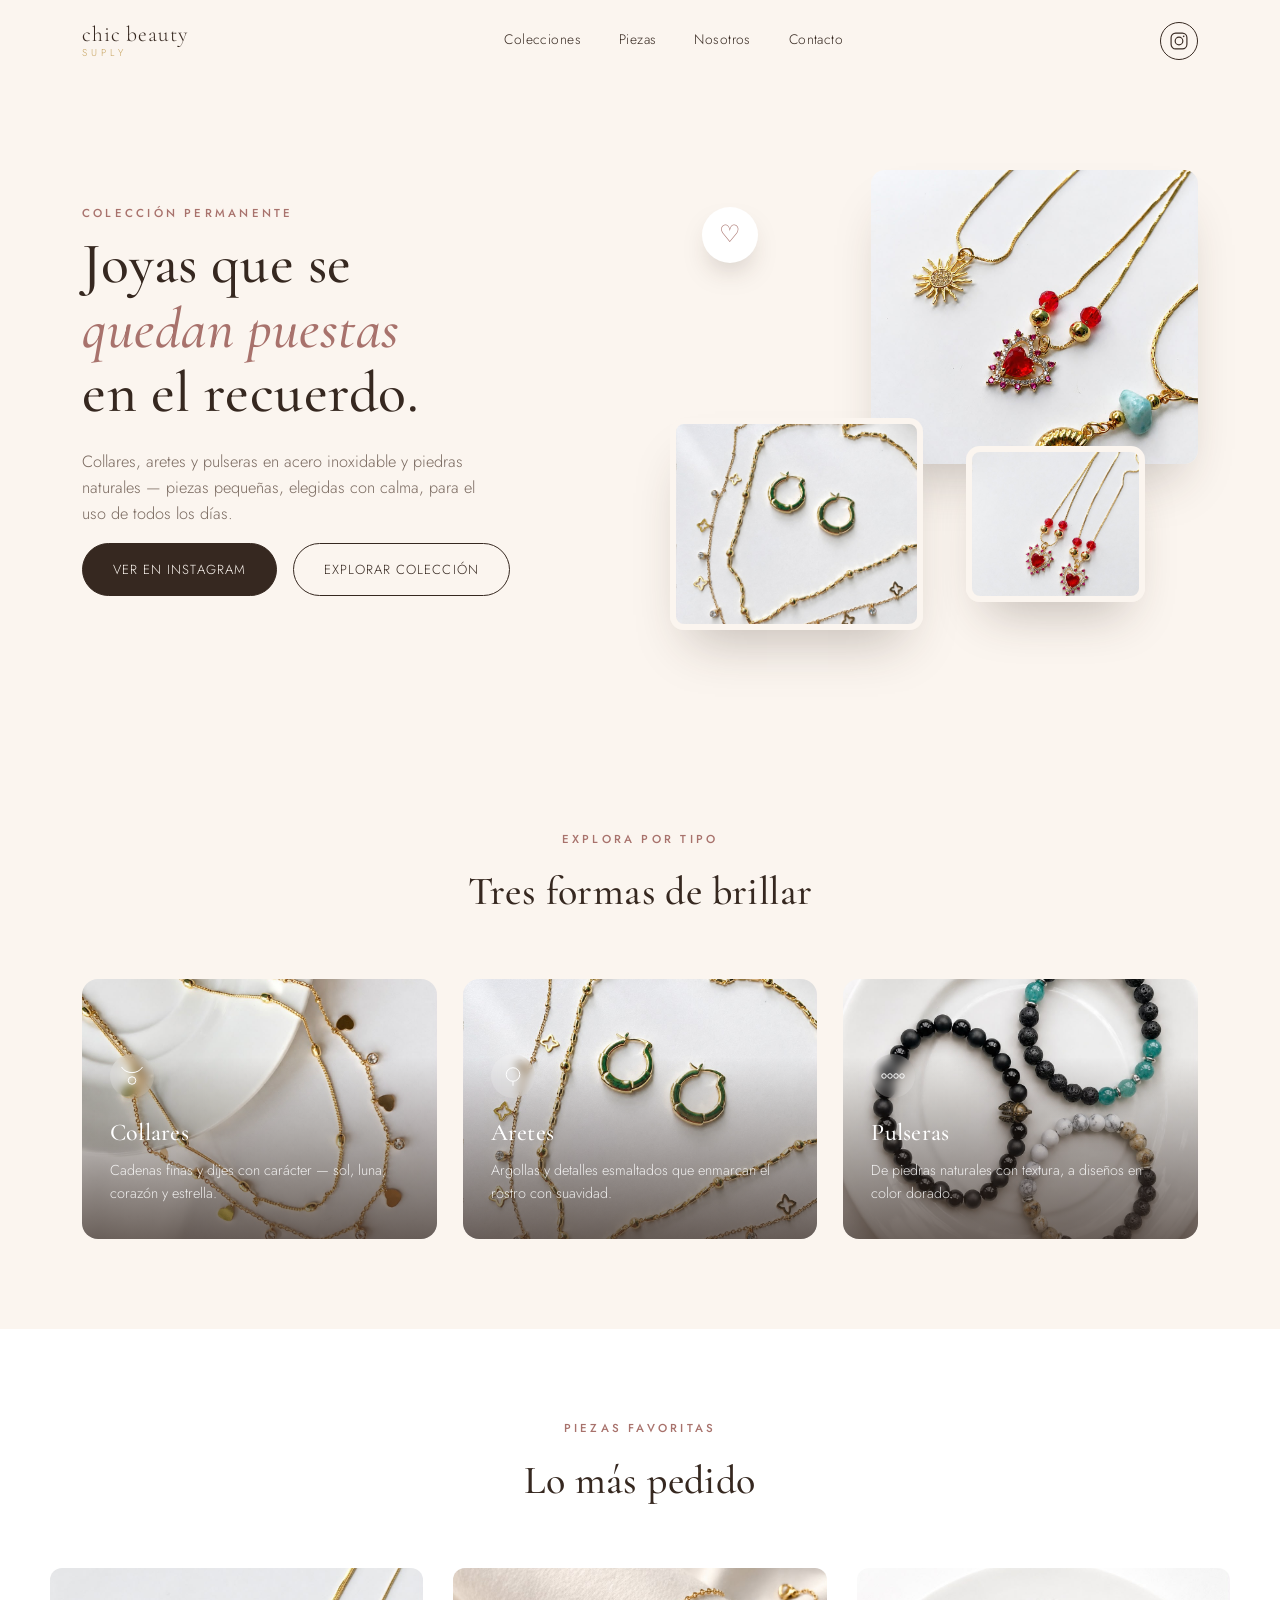
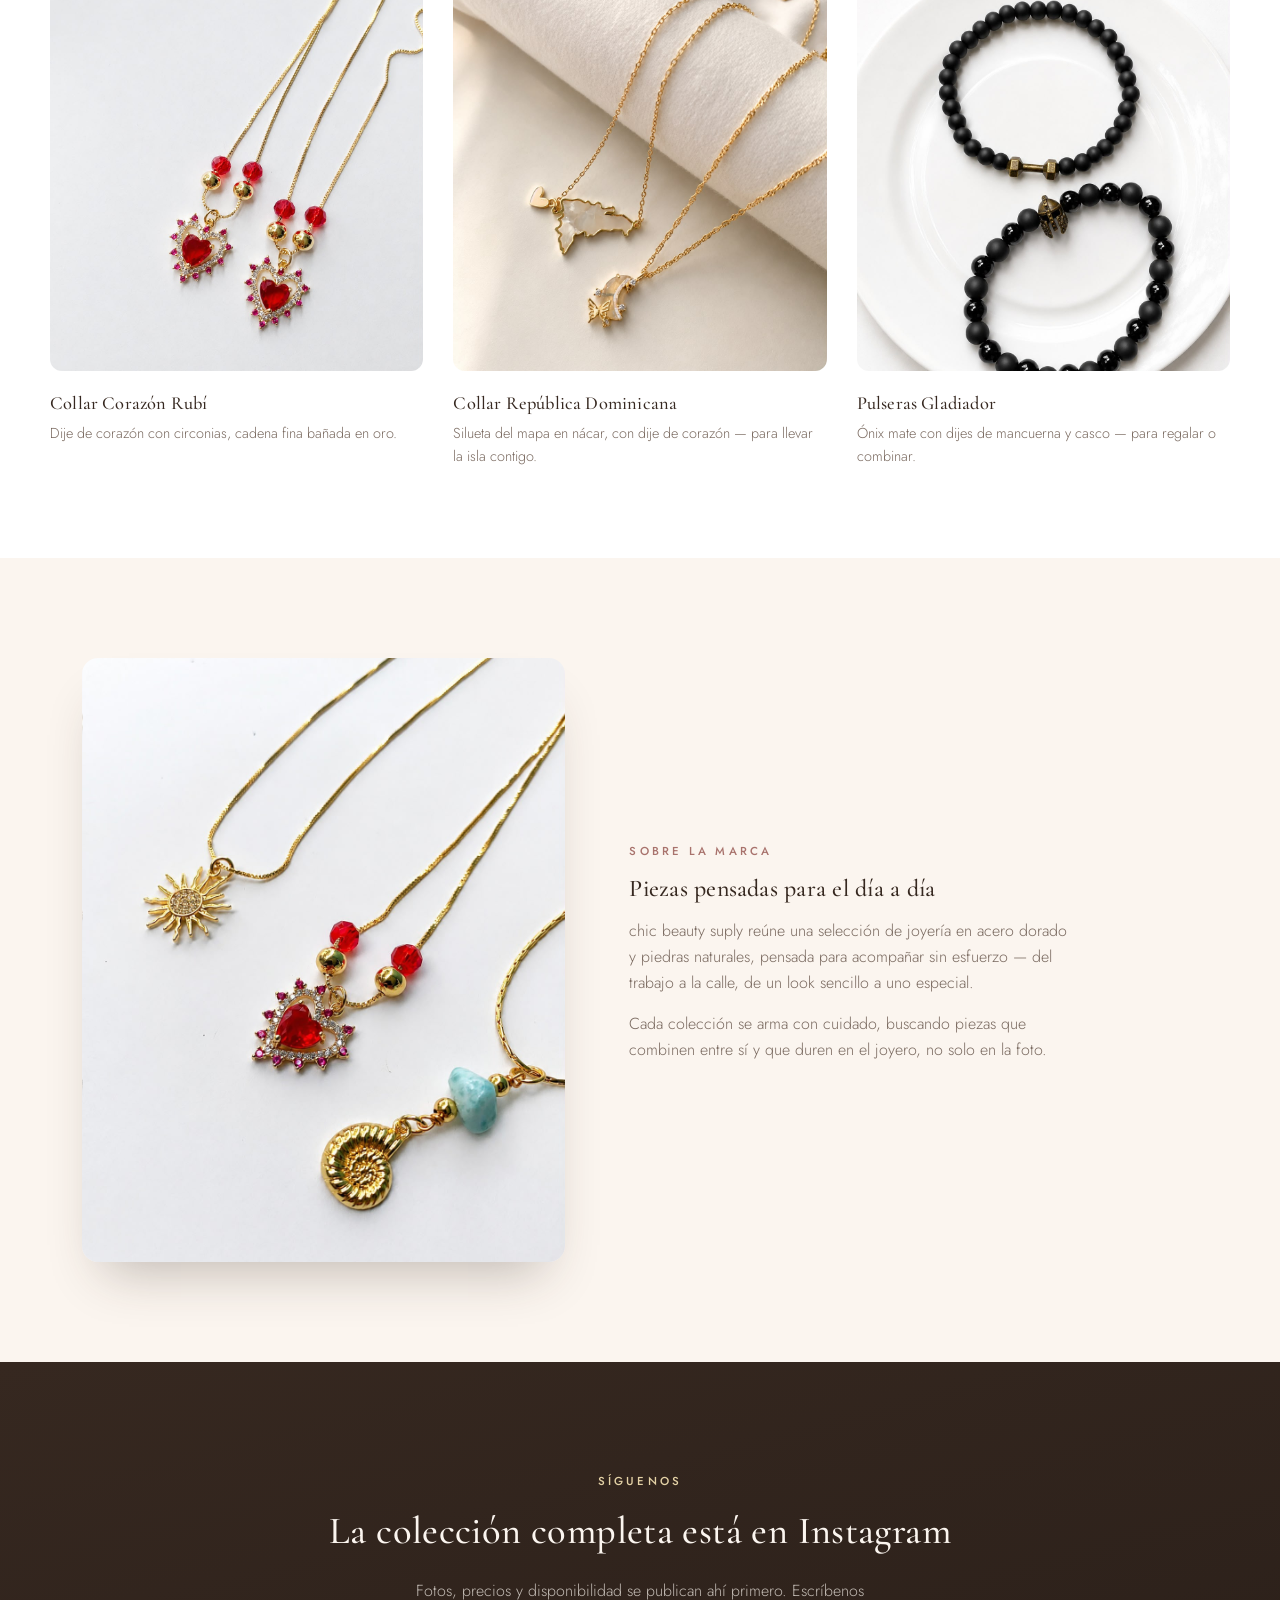
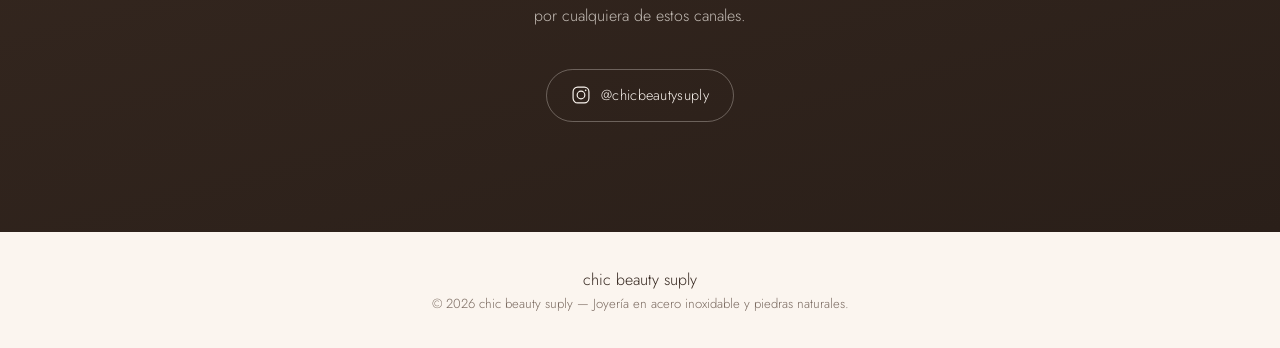
==== index.html @ 7fbfc091 "Sitio web inicial" ====
<!DOCTYPE html>
<html lang="es">
<head>
<meta charset="UTF-8">
<meta name="viewport" content="width=device-width, initial-scale=1.0">
<title>chic beauty suply — Joyería</title>
<meta name="description" content="chic beauty suply — collares, aretes y pulseras en acero dorado y piedras naturales. Descubre la colección y síguenos en Instagram.">

<link rel="preconnect" href="https://fonts.googleapis.com">
<link rel="preconnect" href="https://fonts.gstatic.com" crossorigin>
<link href="https://fonts.googleapis.com/css2?family=Cormorant+Garamond:ital,wght@0,400;0,500;0,600;1,500&family=Jost:wght@300;400;500;600&display=swap" rel="stylesheet">

<link rel="stylesheet" href="styles.css">
</head>
<body>

<!-- ===== Hilo dorado decorativo (motivo firma) ===== -->
<svg class="thread" width="3" height="100%" viewBox="0 0 3 3000" preserveAspectRatio="none" aria-hidden="true">
  <path id="threadPath" d="M1.5 0 L1.5 3000" stroke="url(#threadGradient)" stroke-width="1.5" fill="none" stroke-linecap="round"/>
  <defs>
    <linearGradient id="threadGradient" x1="0" y1="0" x2="0" y2="1">
      <stop offset="0%" stop-color="#C6A25D" stop-opacity="0"/>
      <stop offset="8%" stop-color="#C6A25D" stop-opacity="0.55"/>
      <stop offset="92%" stop-color="#C6A25D" stop-opacity="0.55"/>
      <stop offset="100%" stop-color="#C6A25D" stop-opacity="0"/>
    </linearGradient>
  </defs>
</svg>

<header class="nav" id="nav">
  <div class="nav-inner">
    <a href="#top" class="wordmark">
      <span class="wordmark-top">chic beauty</span>
      <span class="wordmark-bottom">suply</span>
    </a>
    <nav class="nav-links">
      <a href="#colecciones">Colecciones</a>
      <a href="#destacadas">Piezas</a>
      <a href="#nosotros">Nosotros</a>
      <a href="#contacto">Contacto</a>
    </nav>
    <a class="nav-ig" href="#contacto" aria-label="Instagram">
      <svg viewBox="0 0 24 24" width="20" height="20" fill="none" stroke="currentColor" stroke-width="1.4">
        <rect x="2.5" y="2.5" width="19" height="19" rx="5.5"/>
        <circle cx="12" cy="12" r="4.6"/>
        <circle cx="17.6" cy="6.4" r="1" fill="currentColor" stroke="none"/>
      </svg>
    </a>
  </div>
</header>

<section class="hero" id="top">
  <div class="hero-inner">
    <div class="hero-text reveal">
      <p class="eyebrow">Colección permanente</p>
      <h1>Joyas que se<br><em>quedan puestas</em><br>en el recuerdo.</h1>
      <p class="hero-sub">Collares, aretes y pulseras en acero inoxidable y piedras naturales — piezas pequeñas, elegidas con calma, para el uso de todos los días.</p>
      <div class="hero-cta">
        <a href="#contacto" class="btn btn-primary">Ver en Instagram</a>
        <a href="#colecciones" class="btn btn-ghost">Explorar colección</a>
      </div>
    </div>

    <div class="hero-collage reveal" aria-hidden="true">
      <div class="collage-item item-1" style="--img:url('images/collar-corazon-sol-argolla.jpeg')"></div>
      <div class="collage-item item-2" style="--img:url('images/aretes-y-collar.jpeg')"></div>
      <div class="collage-item item-3" style="--img:url('images/collares-de-corazon.jpeg')"></div>
      <div class="charm charm-heart">♡</div>
    </div>
  </div>
</section>

<!-- ===== COLECCIONES ===== -->
<section class="collections" id="colecciones">
  <div class="section-head reveal">
    <p class="eyebrow">Explora por tipo</p>
    <h2>Tres formas de brillar</h2>
  </div>

  <div class="collection-grid">
    <a class="collection-card reveal" href="#destacadas" style="--img:url('images/collar.jpeg')">
      <span class="collection-icon">
        <svg viewBox="0 0 40 40" width="30" height="30" fill="none" stroke="currentColor" stroke-width="1.3"><path d="M6 8c6 10 22 10 28 0" /><circle cx="20" cy="26" r="5"/></svg>
      </span>
      <h3>Collares</h3>
      <p>Cadenas finas y dijes con carácter — sol, luna, corazón y estrella.</p>
    </a>

    <a class="collection-card reveal" href="#destacadas" style="--img:url('images/aretes-y-collar.jpeg')">
      <span class="collection-icon">
        <svg viewBox="0 0 40 40" width="30" height="30" fill="none" stroke="currentColor" stroke-width="1.3"><circle cx="20" cy="18" r="9"/><path d="M20 27v6"/></svg>
      </span>
      <h3>Aretes</h3>
      <p>Argollas y detalles esmaltados que enmarcan el rostro con suavidad.</p>
    </a>

    <a class="collection-card reveal" href="#destacadas" style="--img:url('images/pulseras.jpeg')">
      <span class="collection-icon">
        <svg viewBox="0 0 40 40" width="30" height="30" fill="none" stroke="currentColor" stroke-width="1.3"><circle cx="8" cy="20" r="3"/><circle cx="16" cy="20" r="3"/><circle cx="24" cy="20" r="3"/><circle cx="32" cy="20" r="3"/></svg>
      </span>
      <h3>Pulseras</h3>
      <p>De piedras naturales con textura, a diseños en color dorado.</p>
    </a>
  </div>
</section>

<!-- ===== DESTACADAS ===== -->
<section class="featured" id="destacadas">
  <div class="section-head reveal">
    <p class="eyebrow">Piezas favoritas</p>
    <h2>Lo más pedido</h2>
  </div>

  <div class="featured-grid">    

    <article class="product reveal">
      <div class="product-img" style="--img:url('images/collares-de-corazon.jpeg')"></div>
      <div class="product-info">
        <h3>Collar Corazón Rubí</h3>
        <p>Dije de corazón con circonias, cadena fina bañada en oro.</p>
      </div>
    </article>

    <article class="product reveal">
      <div class="product-img" style="--img:url('images/collar-rd-y-luna.jpeg')"></div>
      <div class="product-info">
        <h3>Collar República Dominicana</h3>
        <p>Silueta del mapa en nácar, con dije de corazón — para llevar la isla contigo.</p>
      </div>
    </article>
    </article>

    <article class="product reveal">
      <div class="product-img" style="--img:url('images/pulseras-gladiador.jpeg')"></div>
      <div class="product-info">
        <h3>Pulseras Gladiador</h3>
        <p>Ónix mate con dijes de mancuerna y casco — para regalar o combinar.</p>
      </div>
    </article>

  </div>
</section>

<section class="about" id="nosotros">
  <div class="about-inner">
    <div class="about-frame reveal" style="--img:url('images/collar-corazon-sol-argolla.jpeg')"></div>
    <div class="about-text reveal">
      <p class="eyebrow">Sobre la marca</p>
      <h2>Piezas pensadas para el día a día</h2>
      <p>chic beauty suply reúne una selección de joyería en acero dorado y piedras naturales, pensada para acompañar sin esfuerzo — del trabajo a la calle, de un look sencillo a uno especial.</p>
      <p>Cada colección se arma con cuidado, buscando piezas que combinen entre sí y que duren en el joyero, no solo en la foto.</p>
    </div>
  </div>
</section>

<!-- ===== CONTACTO / REDES ===== -->
<section class="social" id="contacto">
  <div class="social-inner reveal">
    <p class="eyebrow eyebrow-light">Síguenos</p>
    <h2>La colección completa está en Instagram</h2>
    <p class="social-sub">Fotos, precios y disponibilidad se publican ahí primero. Escríbenos por cualquiera de estos canales.</p>

    <div class="social-links">
      <a href="https://instagram.com/chicbeautysuply" target="_blank" rel="noopener" class="social-pill">
        <svg viewBox="0 0 24 24" width="20" height="20" fill="none" stroke="currentColor" stroke-width="1.4">
          <rect x="2.5" y="2.5" width="19" height="19" rx="5.5"/>
          <circle cx="12" cy="12" r="4.6"/>
          <circle cx="17.6" cy="6.4" r="1" fill="currentColor" stroke="none"/>
        </svg>
        <span>@chicbeautysuply</span>
      </a>
    </div>
  </div>
</section>

<footer class="footer">
  <div class="footer-inner">
    <span class="wordmark small">chic beauty suply</span>
    <p>&copy; <span id="year"></span> chic beauty suply — Joyería en acero inoxidable y piedras naturales.</p>
  </div>
</footer>

<script src="script.js"></script>
</body>
</html>
---- styles.css ----
:root{
  --cream:      #FBF5EF;
  --cream-deep: #F3E9DE;
  --white:      #FFFFFF;
  --blush:      #EFD4CE;
  --blush-soft: #F6E4E0;
  --rose-deep:  #A8726C;
  --gold:       #C6A25D;
  --gold-light: #E4D2A6;
  --ink:        #362820;
  --ink-soft:   #7A6A60;

  --serif: "Cormorant Garamond", "Times New Roman", serif;
  --sans:  "Jost", "Helvetica Neue", Arial, sans-serif;

  --maxw: 1180px;
}

*{ box-sizing:border-box; }
html{ scroll-behavior:smooth; }

body{
  margin:0;
  background:var(--cream);
  color:var(--ink);
  font-family:var(--sans);
  font-weight:300;
  line-height:1.6;
  -webkit-font-smoothing:antialiased;
  overflow-x:hidden;
}

h1,h2,h3{
  font-family:var(--serif);
  font-weight:500;
  color:var(--ink);
  margin:0 0 .4em;
  letter-spacing:.01em;
}

p{ margin:0 0 1em; color:var(--ink-soft); }

a{ color:inherit; text-decoration:none; }

img,.no-select{ -webkit-user-drag:none; user-select:none; }

.eyebrow{
  font-family:var(--sans);
  font-size:.72rem;
  letter-spacing:.28em;
  text-transform:uppercase;
  color:var(--rose-deep);
  margin:0 0 .9em;
  font-weight:500;
}
.eyebrow-light{ color:var(--gold-light); }

/* ---------- hilo dorado decorativo ---------- */
.thread{
  position:absolute;
  top:0; left:50%;
  transform:translateX(-.75px);
  height:100%;
  z-index:0;
  pointer-events:none;
  opacity:.5;
}

/* ---------- reveal on scroll ---------- */
.reveal{
  opacity:0;
  transform:translateY(22px);
  transition:opacity .9s ease, transform .9s ease;
}
.reveal.is-visible{ opacity:1; transform:none; }

@media (prefers-reduced-motion: reduce){
  .reveal{ opacity:1; transform:none; transition:none; }
  html{ scroll-behavior:auto; }
}

/* ---------- NAV ---------- */
.nav{
  position:fixed;
  top:0; left:0; right:0;
  z-index:100;
  padding:22px 0;
  transition:background .35s ease, padding .35s ease, box-shadow .35s ease;
}
.nav.scrolled{
  background:rgba(251,245,239,.88);
  backdrop-filter:blur(10px);
  padding:14px 0;
  box-shadow:0 1px 0 rgba(54,40,32,.06);
}
.nav-inner{
  max-width:var(--maxw);
  margin:0 auto;
  padding:0 32px;
  display:flex;
  align-items:center;
  justify-content:space-between;
}
.wordmark{
  display:flex;
  flex-direction:column;
  line-height:1;
}
.wordmark-top{
  font-family:var(--serif);
  font-size:1.35rem;
  letter-spacing:.04em;
  color:var(--ink);
}
.wordmark-bottom{
  font-family:var(--sans);
  font-size:.62rem;
  letter-spacing:.42em;
  text-transform:uppercase;
  color:var(--gold);
  margin-top:2px;
}
.wordmark.small .wordmark-top{ font-size:1.1rem; }

.nav-links{
  display:flex;
  gap:38px;
}
.nav-links a{
  font-size:.86rem;
  letter-spacing:.03em;
  color:var(--ink);
  position:relative;
  padding-bottom:4px;
}
.nav-links a::after{
  content:"";
  position:absolute; left:0; bottom:0;
  width:0; height:1px;
  background:var(--gold);
  transition:width .3s ease;
}
.nav-links a:hover::after{ width:100%; }

.nav-ig{
  width:38px; height:38px;
  border:1px solid var(--ink);
  border-radius:50%;
  display:flex; align-items:center; justify-content:center;
  color:var(--ink);
  transition:background .3s ease, color .3s ease, border-color .3s ease;
}
.nav-ig:hover{ background:var(--ink); color:var(--cream); }

@media (max-width:820px){
  .nav-links{ display:none; }
}

/* ---------- BUTTONS ---------- */
.btn{
  display:inline-flex;
  align-items:center;
  justify-content:center;
  padding:15px 30px;
  font-size:.82rem;
  letter-spacing:.08em;
  text-transform:uppercase;
  border-radius:999px;
  transition:all .3s ease;
  white-space:nowrap;
}
.btn-primary{
  background:var(--ink);
  color:var(--cream);
  border:1px solid var(--ink);
}
.btn-primary:hover{
  background:var(--rose-deep);
  border-color:var(--rose-deep);
}
.btn-ghost{
  background:transparent;
  color:var(--ink);
  border:1px solid var(--ink);
}
.btn-ghost:hover{
  border-color:var(--gold);
  color:var(--rose-deep);
}

/* ---------- HERO ---------- */
.hero{
  position:relative;
  padding:170px 32px 110px;
  max-width:var(--maxw);
  margin:0 auto;
}
.hero-inner{
  display:grid;
  grid-template-columns:1fr 1fr;
  gap:60px;
  align-items:center;
}
.hero-text h1{
  font-size:clamp(2.4rem, 4.6vw, 3.6rem);
  line-height:1.12;
}
.hero-text h1 em{
  font-style:italic;
  color:var(--rose-deep);
}
.hero-sub{
  max-width:420px;
  font-size:1.02rem;
}
.hero-cta{
  display:flex;
  gap:16px;
  flex-wrap:wrap;
  margin-top:8px;
}

.hero-collage{
  position:relative;
  height:460px;
}
.collage-item{
  position:absolute;
  background-image: var(--img), linear-gradient(150deg, var(--blush-soft), var(--gold-light));
  background-size:cover;
  background-position:center;
  border-radius:14px;
  box-shadow:0 30px 50px -20px rgba(54,40,32,.28);
}
.item-1{ width:62%; height:64%; top:0; right:0; }
.item-2{ width:48%; height:46%; bottom:0; left:0; border:6px solid var(--cream); }
.item-3{ width:34%; height:34%; bottom:6%; right:10%; border:6px solid var(--cream); }
.charm{
  position:absolute;
  top:8%; left:6%;
  width:56px; height:56px;
  border-radius:50%;
  background:var(--white);
  display:flex; align-items:center; justify-content:center;
  font-family:var(--serif);
  font-size:1.5rem;
  color:var(--rose-deep);
  box-shadow:0 14px 30px -12px rgba(54,40,32,.35);
  animation:float 5s ease-in-out infinite;
}
@keyframes float{
  0%,100%{ transform:translateY(0); }
  50%{ transform:translateY(-10px); }
}

@media (max-width:900px){
  .hero{ padding:140px 22px 70px; }
  .hero-inner{ grid-template-columns:1fr; }
  .hero-collage{ height:340px; order:-1; }
}

/* ---------- SECTION HEAD ---------- */
.section-head{
  text-align:center;
  max-width:600px;
  margin:0 auto 56px;
}
.section-head h2{ font-size:clamp(1.9rem, 3.4vw, 2.5rem); }

/* ---------- COLLECTIONS ---------- */
.collections{
  max-width:var(--maxw);
  margin:0 auto;
  padding:90px 32px;
  position:relative;
}
.collection-grid{
  display:grid;
  grid-template-columns:repeat(3, 1fr);
  gap:26px;
}
.collection-card{
  position:relative;
  border-radius:16px;
  padding:34px 28px;
  min-height:260px;
  display:flex;
  flex-direction:column;
  justify-content:flex-end;
  overflow:hidden;
  isolation:isolate;
  background-image: var(--img), linear-gradient(160deg, var(--blush), var(--cream-deep));
  background-size:cover;
  background-position:center;
  color:var(--white);
  transition:transform .45s ease;
}
.collection-card::before{
  content:"";
  position:absolute; inset:0;
  background:linear-gradient(180deg, rgba(54,40,32,0) 30%, rgba(54,40,32,.72) 100%);
  z-index:-1;
}
.collection-card:hover{ transform:translateY(-8px); }
.collection-icon{
  width:44px; height:44px;
  border-radius:50%;
  background:rgba(255,255,255,.18);
  backdrop-filter:blur(4px);
  display:flex; align-items:center; justify-content:center;
  margin-bottom:16px;
}
.collection-card h3{
  color:var(--white);
  font-size:1.5rem;
  margin-bottom:.25em;
}
.collection-card p{
  color:rgba(255,255,255,.85);
  font-size:.9rem;
  margin:0;
}

@media (max-width:820px){
  .collection-grid{ grid-template-columns:1fr; }
}

/* ---------- FEATURED PRODUCTS ---------- */
.featured{
  background:var(--white);
  padding:90px 32px;
  position:relative;
}
.featured-grid{
  max-width:var(--maxw);
  margin:0 auto;
  display:grid;
  grid-template-columns:repeat(3, 1fr);
  gap:38px 30px;
}
.product-img{
  aspect-ratio:1/1.08;
  border-radius:12px;
  background-image: var(--img), linear-gradient(160deg, var(--blush-soft), var(--gold-light));
  background-size:cover;
  background-position:center;
  margin-bottom:18px;
  transition:transform .5s ease;
}
.product:hover .product-img{ transform:scale(1.03); }
.product-info h3{
  font-size:1.15rem;
  margin-bottom:.2em;
}
.product-info p{
  font-size:.9rem;
  margin:0;
}

@media (max-width:900px){
  .featured-grid{ grid-template-columns:repeat(2, 1fr); }
}
@media (max-width:560px){
  .featured-grid{ grid-template-columns:1fr; }
}

/* ---------- ABOUT ---------- */
.about{
  max-width:var(--maxw);
  margin:0 auto;
  padding:100px 32px;
}
.about-inner{
  display:grid;
  grid-template-columns:.85fr 1fr;
  gap:64px;
  align-items:center;
}
.about-frame{
  aspect-ratio:4/5;
  border-radius:16px;
  background-image: var(--img), linear-gradient(160deg, var(--blush), var(--cream-deep));
  background-size:cover;
  background-position:center;
  box-shadow:0 30px 50px -22px rgba(54,40,32,.3);
}
.about-text p{ max-width:440px; }

@media (max-width:820px){
  .about-inner{ grid-template-columns:1fr; }
  .about-frame{ order:-1; max-width:340px; margin:0 auto; }
}

/* ---------- SOCIAL / CONTACTO ---------- */
.social{
  background:linear-gradient(165deg, var(--ink) 0%, #2a1f19 100%);
  padding:110px 32px;
  text-align:center;
  position:relative;
}
.social-inner{ max-width:640px; margin:0 auto; }
.social h2{
  color:var(--cream);
  font-size:clamp(1.8rem, 3.4vw, 2.4rem);
}
.social-sub{
  color:rgba(251,245,239,.72);
  max-width:460px;
  margin:0 auto 40px;
}
.social-links{
  display:flex;
  justify-content:center;
  flex-wrap:wrap;
  gap:16px;
}
.social-pill{
  display:flex;
  align-items:center;
  gap:10px;
  padding:14px 24px;
  border:1px solid rgba(251,245,239,.3);
  border-radius:999px;
  color:var(--cream);
  font-size:.9rem;
  letter-spacing:.02em;
  transition:all .3s ease;
}
.social-pill:hover{
  background:var(--gold);
  border-color:var(--gold);
  color:var(--ink);
  transform:translateY(-3px);
}

/* ---------- FOOTER ---------- */
.footer{
  padding:40px 32px 34px;
  text-align:center;
}
.footer-inner{
  max-width:var(--maxw);
  margin:0 auto;
}
.footer .wordmark-top,
.footer p{ color:var(--ink-soft); }
.footer p{ font-size:.82rem; margin:.4em 0 0; }
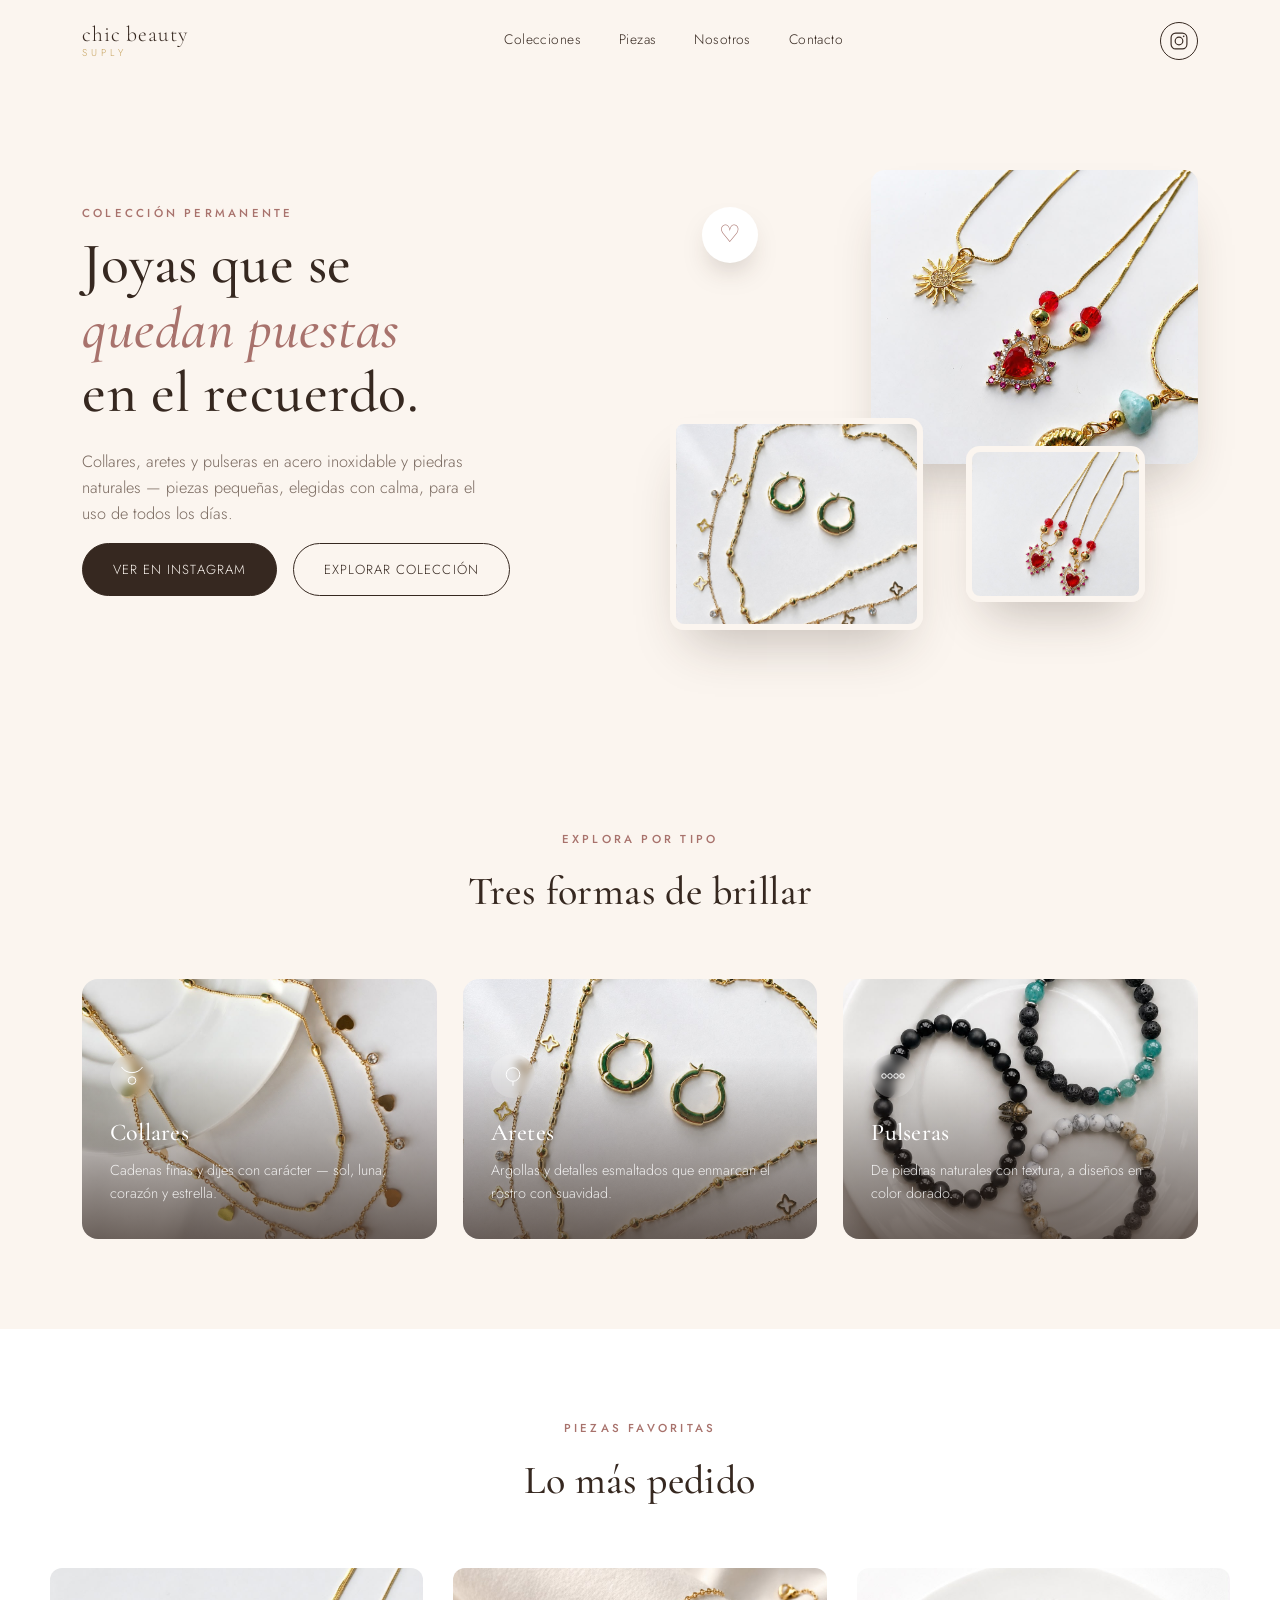
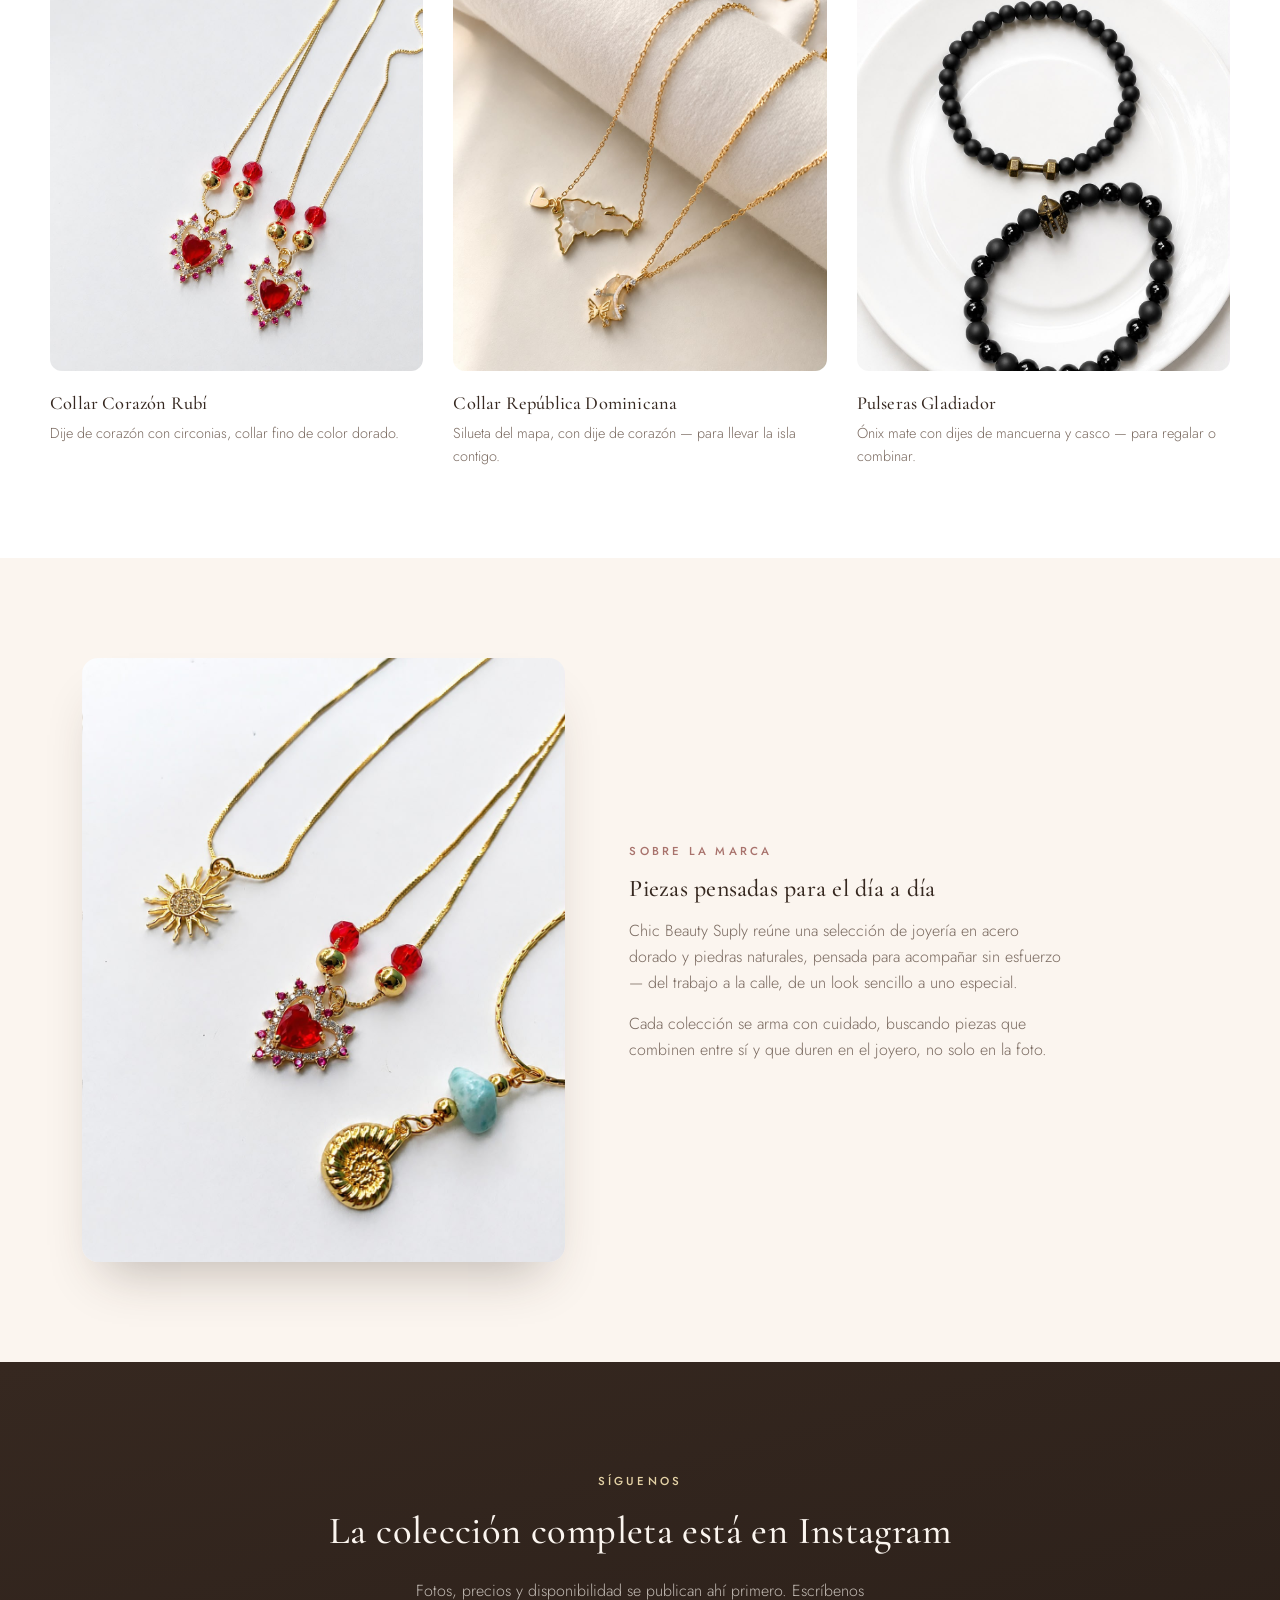
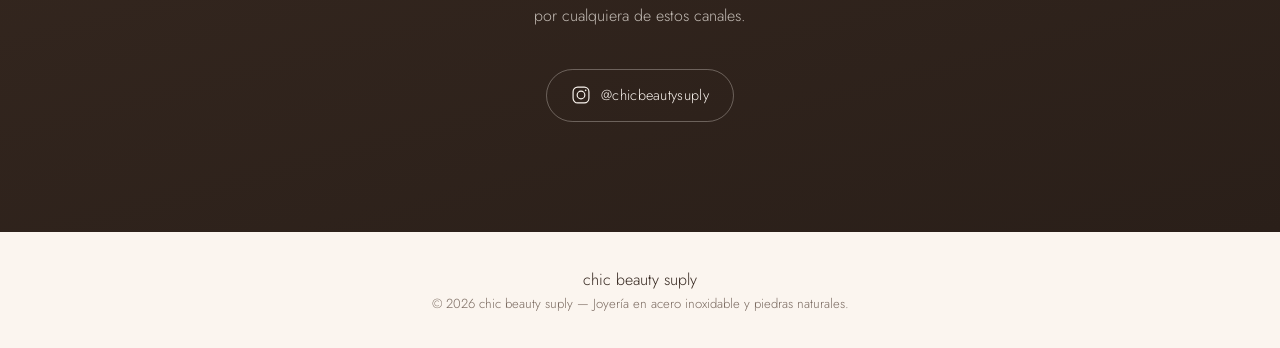
==== commit 4293aec9: "Modificaciones" ====
--- a/index.html
+++ b/index.html
@@ -3,7 +3,7 @@
 <head>
 <meta charset="UTF-8">
 <meta name="viewport" content="width=device-width, initial-scale=1.0">
-<title>chic beauty suply — Joyería</title>
+<title>Chic Beauty Suply — Joyería</title>
 <meta name="description" content="chic beauty suply — collares, aretes y pulseras en acero dorado y piedras naturales. Descubre la colección y síguenos en Instagram.">
 
 <link rel="preconnect" href="https://fonts.googleapis.com">
@@ -117,7 +117,7 @@
       <div class="product-img" style="--img:url('images/collares-de-corazon.jpeg')"></div>
       <div class="product-info">
         <h3>Collar Corazón Rubí</h3>
-        <p>Dije de corazón con circonias, cadena fina bañada en oro.</p>
+        <p>Dije de corazón con circonias, collar fino de color dorado.</p>
       </div>
     </article>
 
@@ -125,7 +125,7 @@
       <div class="product-img" style="--img:url('images/collar-rd-y-luna.jpeg')"></div>
       <div class="product-info">
         <h3>Collar República Dominicana</h3>
-        <p>Silueta del mapa en nácar, con dije de corazón — para llevar la isla contigo.</p>
+        <p>Silueta del mapa, con dije de corazón — para llevar la isla contigo.</p>
       </div>
     </article>
     </article>
@@ -147,7 +147,7 @@
     <div class="about-text reveal">
       <p class="eyebrow">Sobre la marca</p>
       <h2>Piezas pensadas para el día a día</h2>
-      <p>chic beauty suply reúne una selección de joyería en acero dorado y piedras naturales, pensada para acompañar sin esfuerzo — del trabajo a la calle, de un look sencillo a uno especial.</p>
+      <p>Chic Beauty Suply reúne una selección de joyería en acero dorado y piedras naturales, pensada para acompañar sin esfuerzo — del trabajo a la calle, de un look sencillo a uno especial.</p>
       <p>Cada colección se arma con cuidado, buscando piezas que combinen entre sí y que duren en el joyero, no solo en la foto.</p>
     </div>
   </div>
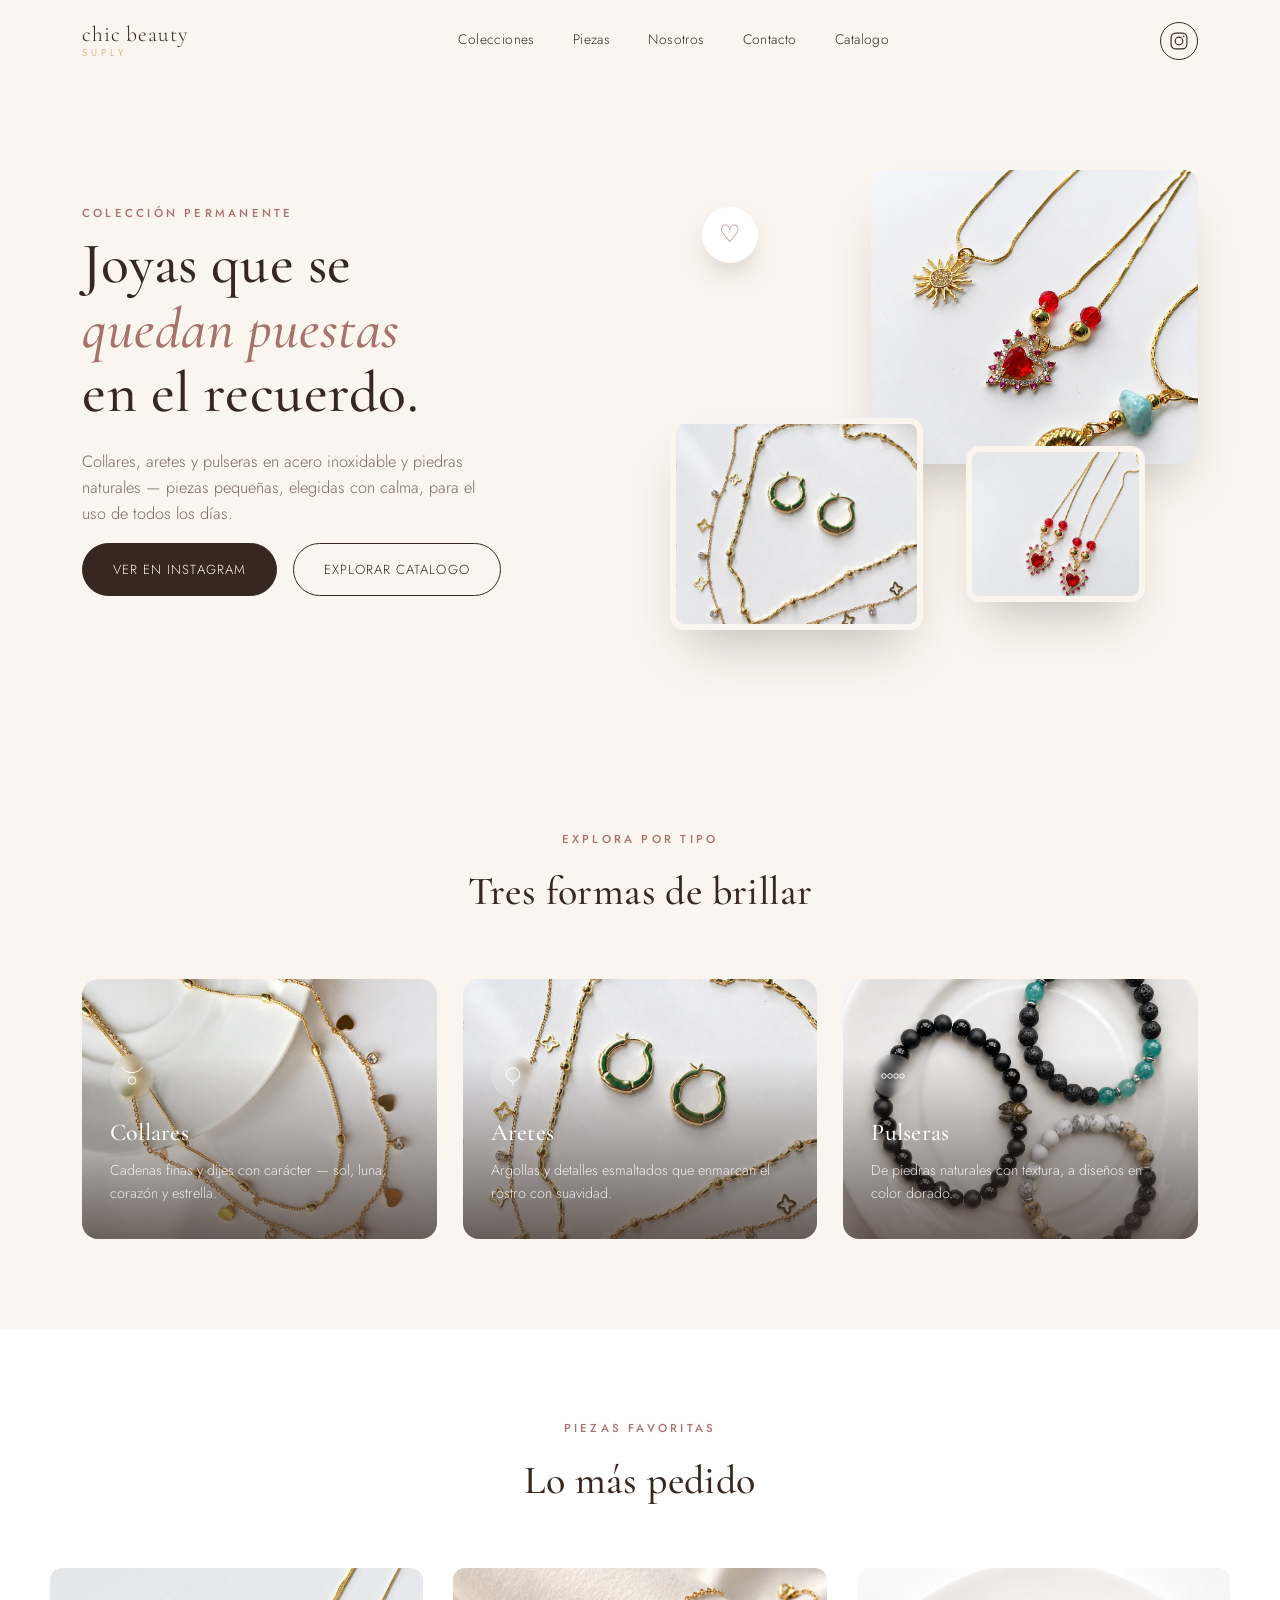
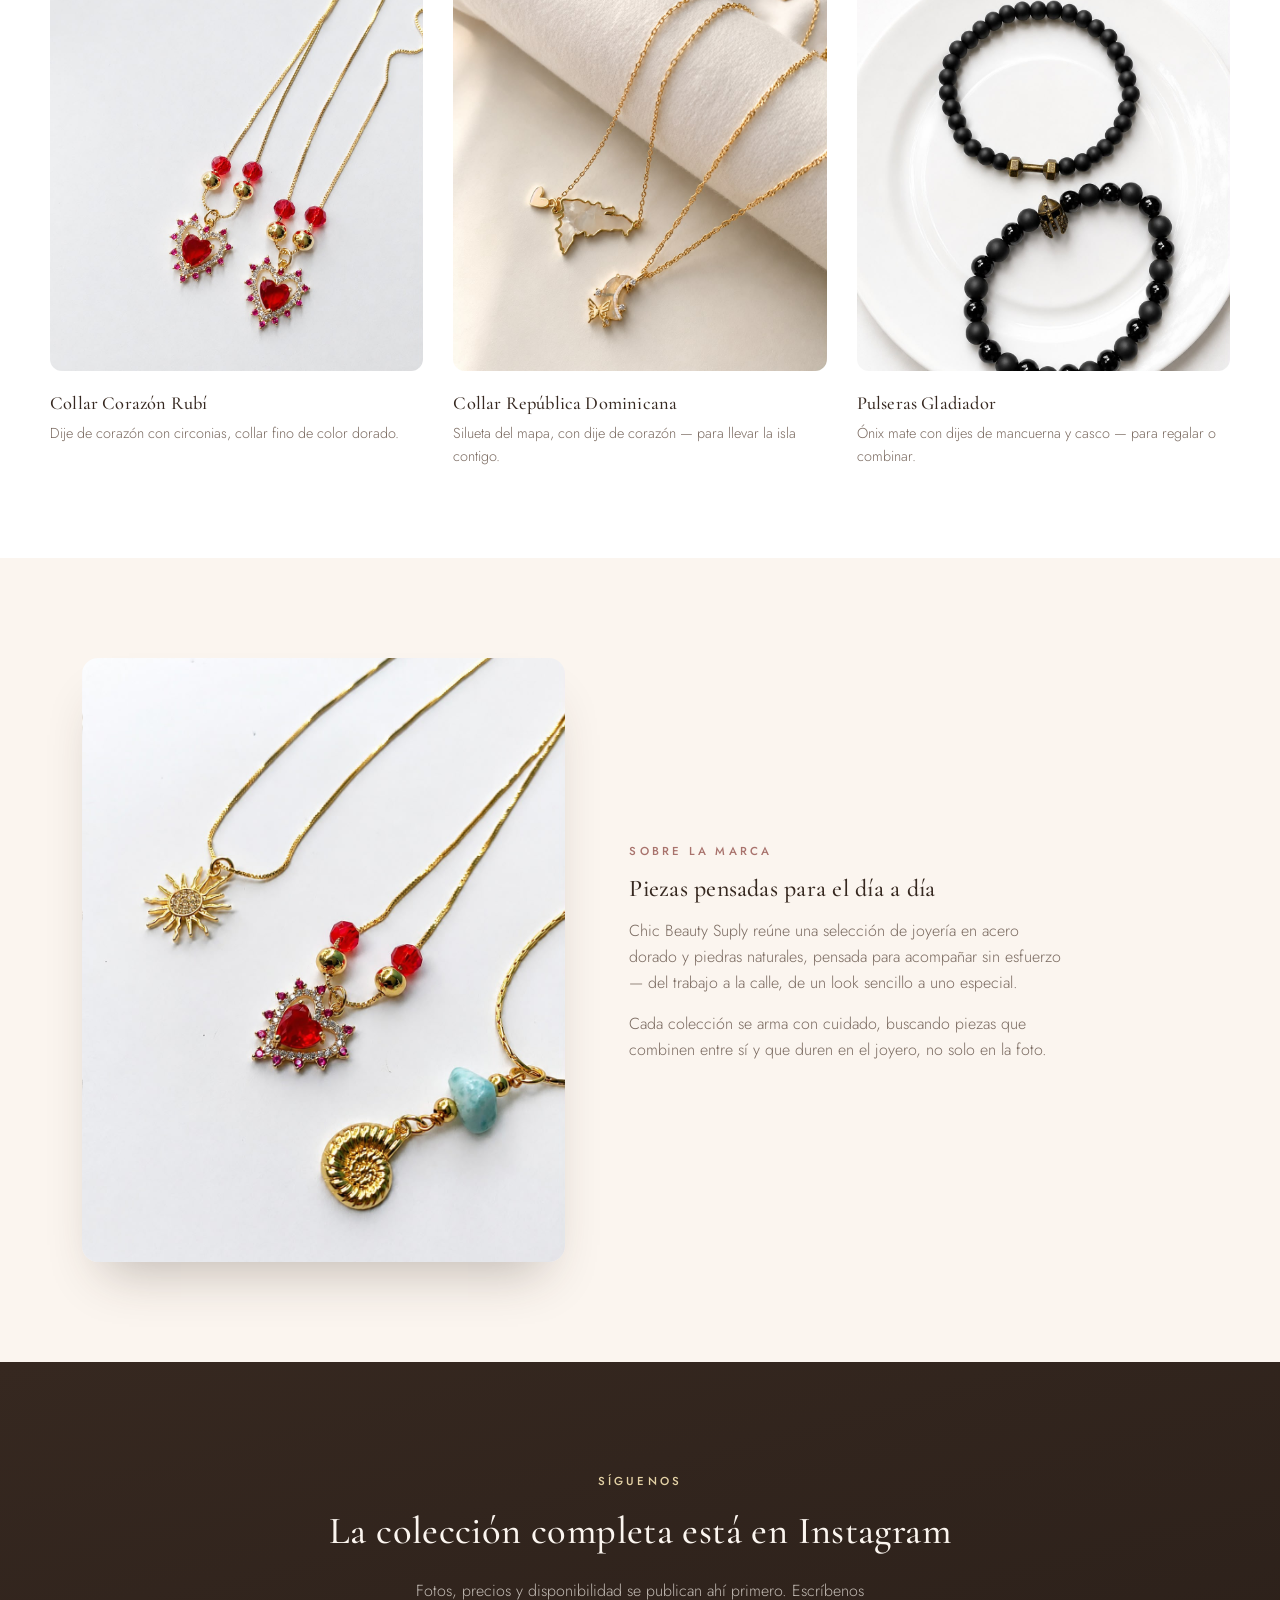
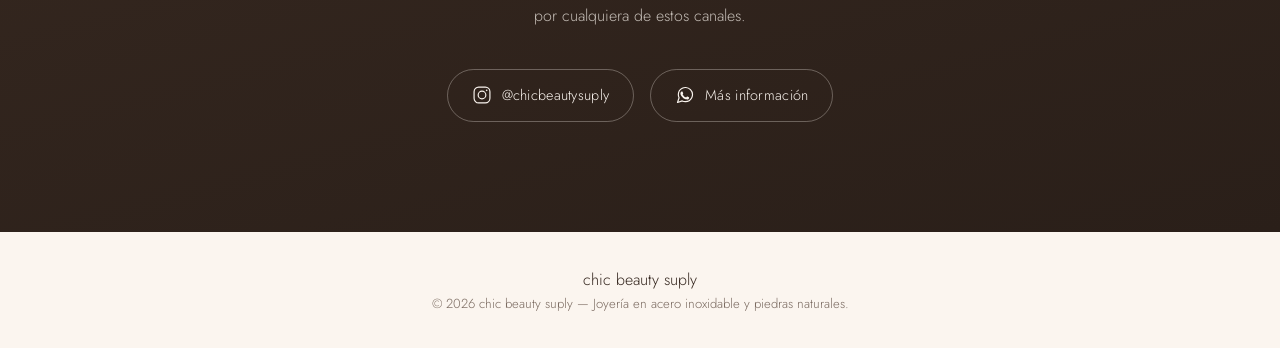
==== commit cba93bea: "Crear una nueva plantilla para el catalogo" ====
--- a/index.html
+++ b/index.html
@@ -6,11 +6,13 @@
 <title>Chic Beauty Suply — Joyería</title>
 <meta name="description" content="chic beauty suply — collares, aretes y pulseras en acero dorado y piedras naturales. Descubre la colección y síguenos en Instagram.">
 
+
 <link rel="preconnect" href="https://fonts.googleapis.com">
 <link rel="preconnect" href="https://fonts.gstatic.com" crossorigin>
 <link href="https://fonts.googleapis.com/css2?family=Cormorant+Garamond:ital,wght@0,400;0,500;0,600;1,500&family=Jost:wght@300;400;500;600&display=swap" rel="stylesheet">
 
 <link rel="stylesheet" href="styles.css">
+<link rel="shortcut icon" href="images/favicon.ico" type="image/x-icon">
 </head>
 <body>
 
@@ -38,6 +40,7 @@
       <a href="#destacadas">Piezas</a>
       <a href="#nosotros">Nosotros</a>
       <a href="#contacto">Contacto</a>
+      <a href="catalogo.html">Catalogo</a>
     </nav>
     <a class="nav-ig" href="#contacto" aria-label="Instagram">
       <svg viewBox="0 0 24 24" width="20" height="20" fill="none" stroke="currentColor" stroke-width="1.4">
@@ -57,7 +60,7 @@
       <p class="hero-sub">Collares, aretes y pulseras en acero inoxidable y piedras naturales — piezas pequeñas, elegidas con calma, para el uso de todos los días.</p>
       <div class="hero-cta">
         <a href="#contacto" class="btn btn-primary">Ver en Instagram</a>
-        <a href="#colecciones" class="btn btn-ghost">Explorar colección</a>
+        <a href="catalogo.html" class="btn btn-ghost">Explorar catalogo</a>
       </div>
     </div>
 
@@ -162,14 +165,23 @@
 
     <div class="social-links">
       <a href="https://instagram.com/chicbeautysuply" target="_blank" rel="noopener" class="social-pill">
-        <svg viewBox="0 0 24 24" width="20" height="20" fill="none" stroke="currentColor" stroke-width="1.4">
+        <svg viewBox="0 0 24 24" width="20" height="20" fill="none" stroke="currentColor" stroke-width="1.4" stroke-linecap="round" stroke-linejoin="round">
           <rect x="2.5" y="2.5" width="19" height="19" rx="5.5"/>
           <circle cx="12" cy="12" r="4.6"/>
           <circle cx="17.6" cy="6.4" r="1" fill="currentColor" stroke="none"/>
-        </svg>
+        </svg>  
         <span>@chicbeautysuply</span>
       </a>
+
+      <a href="https://wa.me/18093260233?text=Hola%2C%20vi%20tus%20productos%20en%20tu%20p%C3%A1gina%20y%20me%20gustar%C3%ADa%20saber%20m%C3%A1s%20sobre%20los%20productos%20de%20ChicBeautySupply." target="_blank" rel="noopener" class="social-pill">
+        <svg viewBox="0 0 24 24" width="20" height="20" fill="none" stroke="currentColor" stroke-width="1.4" stroke-linecap="round" stroke-linejoin="round">
+          <path d="M21 11.5a8.38 8.38 0 0 1-.9 3.8 8.5 8.5 0 0 1-7.6 4.7 8.38 8.38 0 0 1-3.8-.9L3 21l1.9-5.7a8.38 8.38 0 0 1-.9-3.8 8.5 8.5 0 0 1 4.7-7.6 8.38 8.38 0 0 1 3.8-.9h.5a8.48 8.48 0 0 1 8 8v.5z"/>
+          <path d="M16.5 14.5c-.3 0-1.5-.7-1.7-.8-.2-.1-.4-.1-.5.1s-.6.8-.8 1-.3.1-.6 0a7.5 7.5 0 0 1-2.2-1.4 8.3 8.3 0 0 1-1.5-1.9c-.2-.3 0-.4.1-.5l.4-.5c.1-.2.2-.3.1-.5s-.5-1.3-.7-1.8c-.2-.5-.4-.4-.5-.4h-.5c-.2 0-.5.1-.7.3a2.9 2.9 0 0 0-.9 2.1c0 1.2.9 2.4 1 2.6s1.8 2.8 4.4 3.9c.6.3 1.1.4 1.5.5.6.2 1.2.2 1.7.1.5-.1 1.5-.6 1.7-1.2.2-.6.2-1.1.1-1.2-.1-.1-.3-.2-.6-.2z" fill="currentColor" stroke="none"/>
+        </svg>
+        <span>Más información</span>
+      </a>  
     </div>
+    
   </div>
 </section>
 
--- a/styles.css
+++ b/styles.css
@@ -433,6 +433,168 @@
   transform:translateY(-3px);
 }
 
+/* ---------- NAV: estado activo ---------- */
+.nav-links a.is-active{ color:var(--rose-deep); }
+.nav-links a.is-active::after{ width:100%; }
+
+/* ---------- CATALOGO: encabezado ---------- */
+.catalog-hero{
+  max-width:var(--maxw);
+  margin:0 auto;
+  padding:170px 32px 40px;
+  text-align:center;
+}
+.catalog-hero-inner{ max-width:600px; margin:0 auto; }
+.catalog-hero h1{
+  font-size:clamp(2.2rem, 4.2vw, 3.2rem);
+  line-height:1.14;
+}
+.catalog-hero h1 em{ font-style:italic; color:var(--rose-deep); }
+.catalog-hero-sub{ font-size:1rem; }
+
+@media (max-width:820px){
+  .catalog-hero{ padding:140px 22px 30px; }
+}
+
+/* ---------- CATALOGO: filtros ---------- */
+.catalog-filters-section{
+  max-width:var(--maxw);
+  margin:0 auto;
+  padding:10px 32px 0;
+}
+.catalog-filters{
+  display:flex;
+  justify-content:center;
+  flex-wrap:wrap;
+  gap:12px;
+}
+.filter-pill{
+  font-family:var(--sans);
+  font-size:.82rem;
+  letter-spacing:.03em;
+  padding:11px 22px;
+  border-radius:999px;
+  border:1px solid var(--ink);
+  background:transparent;
+  color:var(--ink);
+  cursor:pointer;
+  transition:background .3s ease, color .3s ease, border-color .3s ease;
+}
+.filter-pill:hover{ border-color:var(--gold); color:var(--rose-deep); }
+.filter-pill.is-active{
+  background:var(--ink);
+  border-color:var(--ink);
+  color:var(--cream);
+}
+
+/* ---------- CATALOGO: grid ---------- */
+.catalog-grid-section{
+  max-width:var(--maxw);
+  margin:0 auto;
+  padding:56px 32px 100px;
+}
+.catalog-grid{
+  display:grid;
+  grid-template-columns:repeat(4, 1fr);
+  gap:30px 26px;
+}
+.catalog-card{ cursor:pointer; }
+.catalog-card:focus-visible{
+  outline:2px solid var(--rose-deep);
+  outline-offset:6px;
+  border-radius:12px;
+}
+.catalog-card-eyebrow{ margin-bottom:.35em; }
+
+@media (max-width:1024px){
+  .catalog-grid{ grid-template-columns:repeat(3, 1fr); }
+}
+@media (max-width:760px){
+  .catalog-grid{ grid-template-columns:repeat(2, 1fr); }
+}
+@media (max-width:460px){
+  .catalog-grid{ grid-template-columns:1fr; }
+}
+
+/* ---------- MODAL DE PRODUCTO ---------- */
+body.modal-open{ overflow:hidden; }
+
+.modal-overlay{
+  position:fixed;
+  inset:0;
+  z-index:200;
+  display:flex;
+  align-items:center;
+  justify-content:center;
+  padding:24px;
+  background:rgba(54,40,32,.55);
+  backdrop-filter:blur(6px);
+  opacity:0;
+  pointer-events:none;
+  transition:opacity .35s ease;
+}
+.modal-overlay.is-active{ opacity:1; pointer-events:auto; }
+
+.modal-card{
+  position:relative;
+  width:100%;
+  max-width:760px;
+  max-height:88vh;
+  overflow:auto;
+  background:var(--white);
+  border-radius:20px;
+  display:grid;
+  grid-template-columns:1fr 1fr;
+  box-shadow:0 40px 70px -25px rgba(54,40,32,.4);
+  transform:translateY(16px) scale(.98);
+  transition:transform .35s ease;
+}
+.modal-overlay.is-active .modal-card{ transform:translateY(0) scale(1); }
+
+.modal-img{
+  min-height:280px;
+  background-image: var(--img), linear-gradient(160deg, var(--blush-soft), var(--gold-light));
+  background-size:cover;
+  background-position:center;
+}
+.modal-body{ padding:40px; }
+.modal-body h3{ font-size:1.5rem; }
+.modal-material{
+  font-size:.82rem;
+  letter-spacing:.03em;
+  color:var(--gold);
+  margin-top:-.4em;
+}
+.modal-actions{
+  display:flex;
+  flex-wrap:wrap;
+  gap:12px;
+  margin-top:20px;
+}
+.modal-close{
+  position:absolute;
+  top:16px; right:16px;
+  width:36px; height:36px;
+  border-radius:50%;
+  border:1px solid rgba(54,40,32,.15);
+  background:var(--white);
+  color:var(--ink);
+  font-size:1.3rem;
+  line-height:1;
+  cursor:pointer;
+  display:flex;
+  align-items:center;
+  justify-content:center;
+  z-index:2;
+}
+.modal-close:hover{ border-color:var(--gold); color:var(--rose-deep); }
+
+@media (max-width:700px){
+  .modal-card{ grid-template-columns:1fr; }
+  .modal-img{ min-height:220px; }
+  .modal-body{ padding:30px; }
+}
+
 /* ---------- FOOTER ---------- */
 .footer{
   padding:40px 32px 34px;
@@ -444,4 +606,4 @@
 }
 .footer .wordmark-top,
 .footer p{ color:var(--ink-soft); }
-.footer p{ font-size:.82rem; margin:.4em 0 0; }
+.footer p{ font-size:.82rem; margin:.4em 0 0; }
